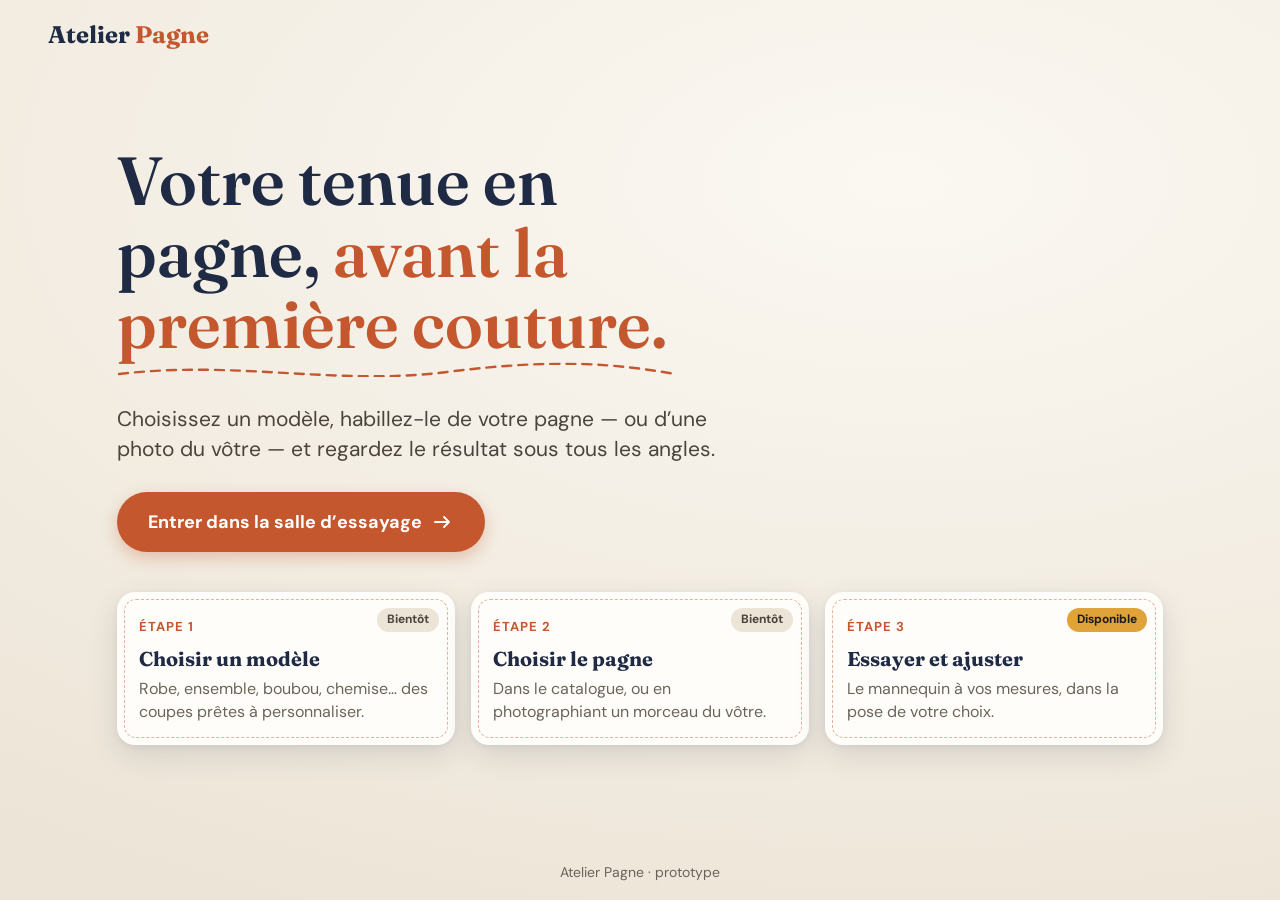
==== AtelierPagne/index.html @ b1859d11 "Atelier Pagne : plan du site et salle d'essayage 3D - PLAN.md : parcours, structure, choix technique" ====
<!doctype html>
<html lang="fr">
<head>
  <meta charset="utf-8">
  <meta name="viewport" content="width=device-width, initial-scale=1">
  <title>Atelier Pagne</title>
  <meta name="description" content="Choisissez un modèle, habillez-le de votre pagne et voyez le résultat en 3D avant la couture.">
  <meta name="theme-color" content="#1f2a44">
  <link rel="preconnect" href="https://fonts.googleapis.com">
  <link rel="preconnect" href="https://fonts.gstatic.com" crossorigin>
  <link href="https://fonts.googleapis.com/css2?family=DM+Sans:opsz,wght@9..40,400;9..40,500;9..40,700&family=Fraunces:opsz,wght@9..144,500;9..144,700&display=swap" rel="stylesheet">
  <link rel="stylesheet" href="css/tokens.css">
  <style>
    body { min-height: 100vh; display: grid; grid-template-rows: auto 1fr auto; background: radial-gradient(120% 90% at 70% 20%, #fbf8f2, #ece4d6); }
    header { display: flex; align-items: center; justify-content: space-between; padding: 18px clamp(16px, 4vw, 48px); }
    .brand { font-family: var(--font-display); font-weight: 700; font-size: 24px; color: var(--indigo); text-decoration: none; }
    .brand em { font-style: normal; color: var(--terracotta); }
    main { display: grid; align-content: center; gap: 40px; padding: 24px clamp(16px, 6vw, 96px) 48px; max-width: 1200px; margin: 0 auto; width: 100%; }
    h1 { margin: 0; font-family: var(--font-display); font-weight: 600; font-size: clamp(36px, 6vw, 68px); line-height: 1.05; color: var(--indigo); max-width: 14ch; }
    h1 span { color: var(--terracotta); }
    .lead { font-size: clamp(18px, 2vw, 21px); color: var(--ink-2); max-width: 46ch; margin: 18px 0 28px; }
    .seam { display: block; width: min(560px, 100%); height: 26px; overflow: visible; }
    .seam path { fill: none; stroke: var(--terracotta); stroke-width: 2.4; stroke-linecap: round; stroke-dasharray: 9 7; clip-path: inset(0 100% 0 0); animation: sew 2s .3s var(--ease-out) forwards; }
    @keyframes sew { to { clip-path: inset(0 0 0 0); } }
    .cta { min-height: 60px; padding: 0 30px; font-size: 18px; text-decoration: none; }
    .cta svg { width: 24px; height: 24px; transition: transform .3s var(--ease-out); }
    .cta:hover svg { transform: translateX(4px); }
    .steps { display: grid; grid-template-columns: repeat(auto-fit, minmax(220px, 1fr)); gap: 16px; padding: 0; margin: 0; list-style: none; }
    .steps li { position: relative; padding: 22px; background: var(--paper); border-radius: var(--radius); box-shadow: var(--shadow); opacity: 0; transform: translateY(16px); animation: rise .7s var(--ease-out) forwards; }
    .steps li:nth-child(2) { animation-delay: .12s; } .steps li:nth-child(3) { animation-delay: .24s; }
    .steps li::before { content: ''; position: absolute; inset: 7px; border: 1.5px dashed var(--stitch); border-radius: 12px; pointer-events: none; }
    @keyframes rise { to { opacity: 1; transform: none; } }
    .steps b { display: block; font-family: var(--font-display); font-size: 20px; color: var(--indigo); margin: 6px 0 4px; }
    .steps p { margin: 0; color: var(--muted); }
    .num { font: 700 13px var(--font-ui); letter-spacing: 1px; color: var(--terracotta); }
    .tag { position: absolute; top: 16px; right: 16px; font-size: 12px; font-weight: 700; padding: 3px 10px; border-radius: 999px; background: var(--sand); color: var(--ink-2); }
    .tag--live { background: var(--ochre); color: var(--ink); }
    footer { padding: 18px; text-align: center; color: var(--muted); font-size: 14px; }
  </style>
</head>
<body>
  <header>
    <a class="brand" href="index.html">Atelier <em>Pagne</em></a>
  </header>
  <main>
    <section>
      <h1>Votre tenue en pagne, <span>avant la première couture.</span></h1>
      <svg class="seam" viewBox="0 0 560 26" aria-hidden="true"><path d="M2 14 C 120 0, 220 26, 330 12 S 500 4, 558 14"/></svg>
      <p class="lead">Choisissez un modèle, habillez-le de votre pagne — ou d’une photo du vôtre — et regardez le résultat sous tous les angles.</p>
      <a class="btn btn--primary cta" href="essayage.html">
        Entrer dans la salle d’essayage
        <svg viewBox="0 0 24 24" aria-hidden="true"><path d="M5 12h14m-5-5 5 5-5 5"/></svg>
      </a>
    </section>
    <ol class="steps">
      <li><span class="tag">Bientôt</span><span class="num">ÉTAPE 1</span><b>Choisir un modèle</b><p>Robe, ensemble, boubou, chemise… des coupes prêtes à personnaliser.</p></li>
      <li><span class="tag">Bientôt</span><span class="num">ÉTAPE 2</span><b>Choisir le pagne</b><p>Dans le catalogue, ou en photographiant un morceau du vôtre.</p></li>
      <li><span class="tag tag--live">Disponible</span><span class="num">ÉTAPE 3</span><b>Essayer et ajuster</b><p>Le mannequin à vos mesures, dans la pose de votre choix.</p></li>
    </ol>
  </main>
  <footer>Atelier Pagne · prototype</footer>
</body>
</html>
---- AtelierPagne/css/tokens.css ----
/* Atelier Pagne — jetons de design partagés par toutes les pages. */
:root {
  --ink: #1d1b19;
  --ink-2: #4a443d;
  --muted: #6b645b;
  --indigo: #1f2a44;
  --indigo-2: #2c3a5e;
  --terracotta: #c4572e;
  --terracotta-2: #a9461f;
  --ochre: #e0a33a;
  --cream: #f6f1e8;
  --sand: #ece4d6;
  --paper: #fffdf9;
  --line: rgba(31, 42, 68, 0.12);
  --stitch: rgba(196, 87, 46, 0.45);

  --font-ui: 'DM Sans', system-ui, -apple-system, 'Segoe UI', Roboto, sans-serif;
  --font-display: 'Fraunces', Georgia, 'Times New Roman', serif;

  --radius: 18px;
  --radius-sm: 12px;
  --shadow: 0 10px 30px rgba(31, 42, 68, 0.12), 0 2px 6px rgba(31, 42, 68, 0.06);
  --ease-out: cubic-bezier(0.22, 1, 0.36, 1);
  --ease-io: cubic-bezier(0.65, 0, 0.35, 1);
}

*, *::before, *::after { box-sizing: border-box; }
html { -webkit-text-size-adjust: 100%; }
body {
  margin: 0;
  font-family: var(--font-ui);
  font-size: 16px;
  line-height: 1.45;
  color: var(--ink);
  background: var(--cream);
}
button { font: inherit; color: inherit; }
:focus-visible { outline: 3px solid var(--ochre); outline-offset: 2px; }

.btn {
  display: inline-flex; align-items: center; justify-content: center; gap: 8px;
  min-height: 44px; padding: 0 18px;
  border-radius: 999px; border: 1.5px solid transparent;
  font-weight: 700; font-size: 15px; cursor: pointer;
  transition: transform .2s var(--ease-out), background-color .2s, border-color .2s, box-shadow .2s;
}
.btn svg { width: 20px; height: 20px; fill: none; stroke: currentColor; stroke-width: 1.8; stroke-linecap: round; stroke-linejoin: round; }
.btn:active { transform: scale(0.97); }
.btn--primary { background: var(--terracotta); color: #fff; box-shadow: 0 6px 16px rgba(196, 87, 46, 0.3); }
.btn--primary:hover { background: var(--terracotta-2); }
.btn--ghost { background: var(--paper); border-color: var(--line); color: var(--indigo); }
.btn--ghost:hover { border-color: var(--indigo); }
.btn--block { width: 100%; }

@media (prefers-reduced-motion: reduce) {
  *, *::before, *::after { animation-duration: 0.01ms !important; animation-iteration-count: 1 !important; transition-duration: 0.01ms !important; }
}
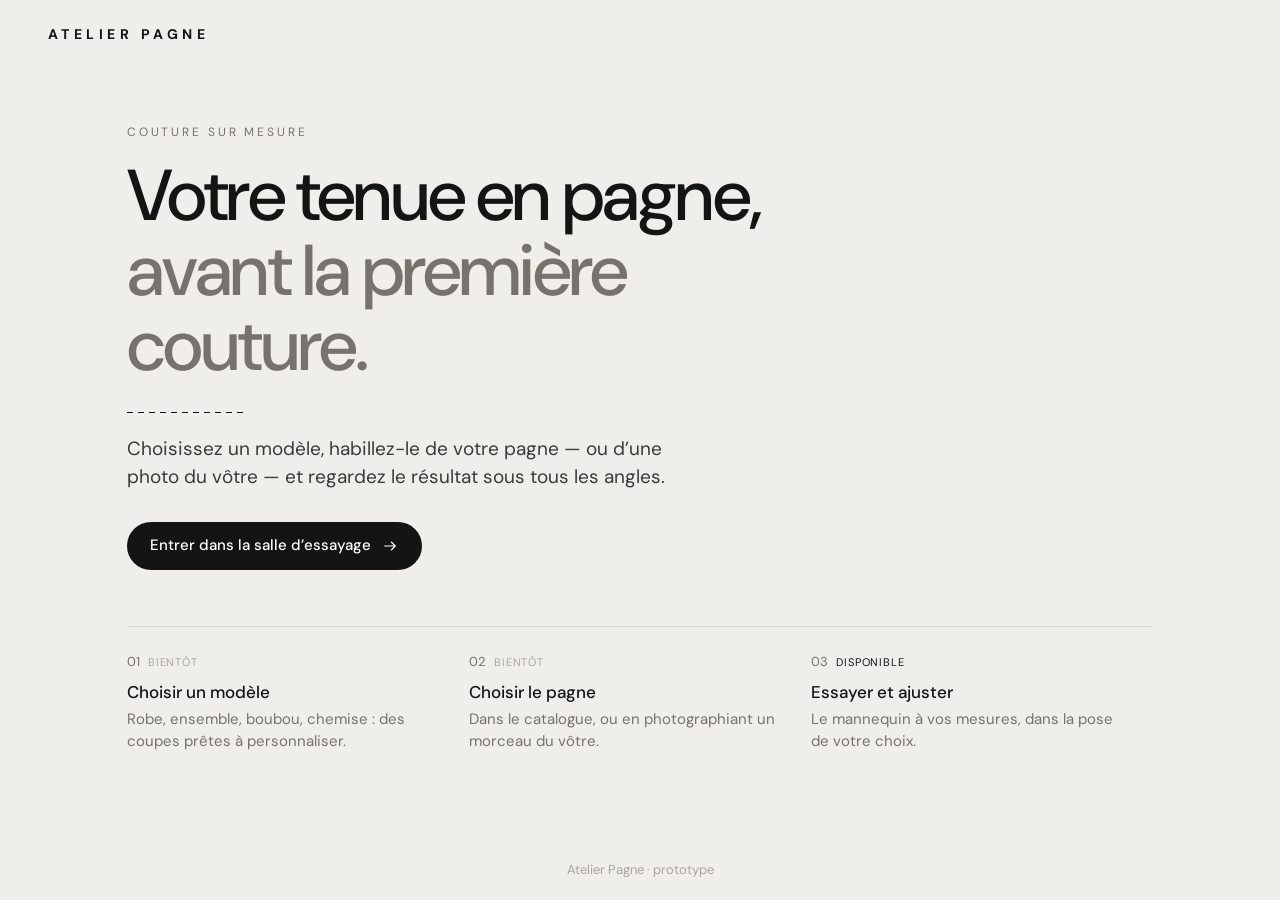
==== commit d4d398c8: "Salle d'essayage : mannequin de vitrine épuré, showroom clair, interface plein écran - Mannequin sty" ====
--- a/AtelierPagne/index.html
+++ b/AtelierPagne/index.html
@@ -5,47 +5,42 @@
   <meta name="viewport" content="width=device-width, initial-scale=1">
   <title>Atelier Pagne</title>
   <meta name="description" content="Choisissez un modèle, habillez-le de votre pagne et voyez le résultat en 3D avant la couture.">
-  <meta name="theme-color" content="#1f2a44">
+  <meta name="theme-color" content="#efeeeb">
   <link rel="preconnect" href="https://fonts.googleapis.com">
   <link rel="preconnect" href="https://fonts.gstatic.com" crossorigin>
-  <link href="https://fonts.googleapis.com/css2?family=DM+Sans:opsz,wght@9..40,400;9..40,500;9..40,700&family=Fraunces:opsz,wght@9..144,500;9..144,700&display=swap" rel="stylesheet">
+  <link href="https://fonts.googleapis.com/css2?family=DM+Sans:opsz,wght@9..40,400;9..40,500;9..40,700&display=swap" rel="stylesheet">
   <link rel="stylesheet" href="css/tokens.css">
   <style>
-    body { min-height: 100vh; display: grid; grid-template-rows: auto 1fr auto; background: radial-gradient(120% 90% at 70% 20%, #fbf8f2, #ece4d6); }
-    header { display: flex; align-items: center; justify-content: space-between; padding: 18px clamp(16px, 4vw, 48px); }
-    .brand { font-family: var(--font-display); font-weight: 700; font-size: 24px; color: var(--indigo); text-decoration: none; }
-    .brand em { font-style: normal; color: var(--terracotta); }
-    main { display: grid; align-content: center; gap: 40px; padding: 24px clamp(16px, 6vw, 96px) 48px; max-width: 1200px; margin: 0 auto; width: 100%; }
-    h1 { margin: 0; font-family: var(--font-display); font-weight: 600; font-size: clamp(36px, 6vw, 68px); line-height: 1.05; color: var(--indigo); max-width: 14ch; }
-    h1 span { color: var(--terracotta); }
-    .lead { font-size: clamp(18px, 2vw, 21px); color: var(--ink-2); max-width: 46ch; margin: 18px 0 28px; }
-    .seam { display: block; width: min(560px, 100%); height: 26px; overflow: visible; }
-    .seam path { fill: none; stroke: var(--terracotta); stroke-width: 2.4; stroke-linecap: round; stroke-dasharray: 9 7; clip-path: inset(0 100% 0 0); animation: sew 2s .3s var(--ease-out) forwards; }
+    body { min-height: 100vh; display: grid; grid-template-rows: auto 1fr auto; }
+    header { padding: 22px clamp(20px, 4vw, 48px); }
+    main { display: grid; align-content: center; gap: 56px; padding: 24px clamp(20px, 6vw, 96px) 56px; max-width: 1180px; margin: 0 auto; width: 100%; }
+    .eyebrow { margin: 0 0 18px; font-size: 12px; letter-spacing: .24em; text-transform: uppercase; color: var(--muted); }
+    h1 { margin: 0; font-weight: 500; font-size: clamp(38px, 6vw, 72px); line-height: 1.04; letter-spacing: -0.025em; max-width: 13ch; }
+    h1 span { color: var(--muted); }
+    .lead { font-size: clamp(17px, 1.6vw, 19px); color: var(--ink-2); max-width: 44ch; margin: 22px 0 32px; }
+    .seam { display: block; width: 120px; height: 1px; margin-top: 28px; background: repeating-linear-gradient(90deg, var(--ink) 0 6px, transparent 6px 11px); clip-path: inset(0 100% 0 0); animation: sew 1.4s .3s var(--ease-out) forwards; }
     @keyframes sew { to { clip-path: inset(0 0 0 0); } }
-    .cta { min-height: 60px; padding: 0 30px; font-size: 18px; text-decoration: none; }
-    .cta svg { width: 24px; height: 24px; transition: transform .3s var(--ease-out); }
+    .cta svg { transition: transform .3s var(--ease-out); }
     .cta:hover svg { transform: translateX(4px); }
-    .steps { display: grid; grid-template-columns: repeat(auto-fit, minmax(220px, 1fr)); gap: 16px; padding: 0; margin: 0; list-style: none; }
-    .steps li { position: relative; padding: 22px; background: var(--paper); border-radius: var(--radius); box-shadow: var(--shadow); opacity: 0; transform: translateY(16px); animation: rise .7s var(--ease-out) forwards; }
-    .steps li:nth-child(2) { animation-delay: .12s; } .steps li:nth-child(3) { animation-delay: .24s; }
-    .steps li::before { content: ''; position: absolute; inset: 7px; border: 1.5px dashed var(--stitch); border-radius: 12px; pointer-events: none; }
+    .steps { display: grid; grid-template-columns: repeat(auto-fit, minmax(220px, 1fr)); gap: 0; padding: 0; margin: 0; list-style: none; border-top: 1px solid var(--line); }
+    .steps li { padding: 22px 24px 0 0; opacity: 0; transform: translateY(10px); animation: rise .7s var(--ease-out) forwards; }
+    .steps li:nth-child(2) { animation-delay: .1s; } .steps li:nth-child(3) { animation-delay: .2s; }
     @keyframes rise { to { opacity: 1; transform: none; } }
-    .steps b { display: block; font-family: var(--font-display); font-size: 20px; color: var(--indigo); margin: 6px 0 4px; }
-    .steps p { margin: 0; color: var(--muted); }
-    .num { font: 700 13px var(--font-ui); letter-spacing: 1px; color: var(--terracotta); }
-    .tag { position: absolute; top: 16px; right: 16px; font-size: 12px; font-weight: 700; padding: 3px 10px; border-radius: 999px; background: var(--sand); color: var(--ink-2); }
-    .tag--live { background: var(--ochre); color: var(--ink); }
-    footer { padding: 18px; text-align: center; color: var(--muted); font-size: 14px; }
+    .steps b { display: block; font-weight: 500; font-size: 17px; margin: 8px 0 4px; }
+    .steps p { margin: 0; color: var(--muted); font-size: 15px; }
+    .num { font-size: 13px; color: var(--muted); }
+    .tag { margin-left: 8px; font-size: 11px; letter-spacing: .08em; text-transform: uppercase; color: var(--faint); }
+    .tag--live { color: var(--ink); }
+    footer { padding: 20px; text-align: center; color: var(--faint); font-size: 13px; }
   </style>
 </head>
 <body>
-  <header>
-    <a class="brand" href="index.html">Atelier <em>Pagne</em></a>
-  </header>
+  <header><a class="wordmark" href="index.html">Atelier Pagne</a></header>
   <main>
     <section>
+      <p class="eyebrow">Couture sur mesure</p>
       <h1>Votre tenue en pagne, <span>avant la première couture.</span></h1>
-      <svg class="seam" viewBox="0 0 560 26" aria-hidden="true"><path d="M2 14 C 120 0, 220 26, 330 12 S 500 4, 558 14"/></svg>
+      <span class="seam" aria-hidden="true"></span>
       <p class="lead">Choisissez un modèle, habillez-le de votre pagne — ou d’une photo du vôtre — et regardez le résultat sous tous les angles.</p>
       <a class="btn btn--primary cta" href="essayage.html">
         Entrer dans la salle d’essayage
@@ -53,9 +48,9 @@
       </a>
     </section>
     <ol class="steps">
-      <li><span class="tag">Bientôt</span><span class="num">ÉTAPE 1</span><b>Choisir un modèle</b><p>Robe, ensemble, boubou, chemise… des coupes prêtes à personnaliser.</p></li>
-      <li><span class="tag">Bientôt</span><span class="num">ÉTAPE 2</span><b>Choisir le pagne</b><p>Dans le catalogue, ou en photographiant un morceau du vôtre.</p></li>
-      <li><span class="tag tag--live">Disponible</span><span class="num">ÉTAPE 3</span><b>Essayer et ajuster</b><p>Le mannequin à vos mesures, dans la pose de votre choix.</p></li>
+      <li><span class="num">01</span><span class="tag">Bientôt</span><b>Choisir un modèle</b><p>Robe, ensemble, boubou, chemise : des coupes prêtes à personnaliser.</p></li>
+      <li><span class="num">02</span><span class="tag">Bientôt</span><b>Choisir le pagne</b><p>Dans le catalogue, ou en photographiant un morceau du vôtre.</p></li>
+      <li><span class="num">03</span><span class="tag tag--live">Disponible</span><b>Essayer et ajuster</b><p>Le mannequin à vos mesures, dans la pose de votre choix.</p></li>
     </ol>
   </main>
   <footer>Atelier Pagne · prototype</footer>
--- a/AtelierPagne/css/tokens.css
+++ b/AtelierPagne/css/tokens.css
@@ -1,25 +1,18 @@
-/* Atelier Pagne — jetons de design partagés par toutes les pages. */
+/* Atelier Pagne — jetons de design partagés (style épuré, noir sur blanc). */
 :root {
-  --ink: #1d1b19;
-  --ink-2: #4a443d;
-  --muted: #6b645b;
-  --indigo: #1f2a44;
-  --indigo-2: #2c3a5e;
-  --terracotta: #c4572e;
-  --terracotta-2: #a9461f;
-  --ochre: #e0a33a;
-  --cream: #f6f1e8;
-  --sand: #ece4d6;
-  --paper: #fffdf9;
-  --line: rgba(31, 42, 68, 0.12);
-  --stitch: rgba(196, 87, 46, 0.45);
+  --ink: #141414;
+  --ink-2: #3b3a38;
+  --muted: #76726c;
+  --faint: #a9a59f;
+  --bg: #efeeeb;
+  --paper: #ffffff;
+  --line: rgba(20, 20, 20, 0.1);
+  --line-strong: rgba(20, 20, 20, 0.22);
 
   --font-ui: 'DM Sans', system-ui, -apple-system, 'Segoe UI', Roboto, sans-serif;
-  --font-display: 'Fraunces', Georgia, 'Times New Roman', serif;
 
-  --radius: 18px;
-  --radius-sm: 12px;
-  --shadow: 0 10px 30px rgba(31, 42, 68, 0.12), 0 2px 6px rgba(31, 42, 68, 0.06);
+  --radius: 14px;
+  --shadow: 0 12px 40px rgba(20, 20, 20, 0.08), 0 1px 3px rgba(20, 20, 20, 0.06);
   --ease-out: cubic-bezier(0.22, 1, 0.36, 1);
   --ease-io: cubic-bezier(0.65, 0, 0.35, 1);
 }
@@ -32,25 +25,32 @@
   font-size: 16px;
   line-height: 1.45;
   color: var(--ink);
-  background: var(--cream);
+  background: var(--bg);
+  -webkit-font-smoothing: antialiased;
 }
 button { font: inherit; color: inherit; }
-:focus-visible { outline: 3px solid var(--ochre); outline-offset: 2px; }
+:focus-visible { outline: 2px solid var(--ink); outline-offset: 3px; }
+
+.wordmark {
+  font-size: 14px; font-weight: 700; letter-spacing: 0.32em; text-transform: uppercase;
+  color: var(--ink); text-decoration: none; white-space: nowrap;
+}
 
 .btn {
-  display: inline-flex; align-items: center; justify-content: center; gap: 8px;
-  min-height: 44px; padding: 0 18px;
-  border-radius: 999px; border: 1.5px solid transparent;
-  font-weight: 700; font-size: 15px; cursor: pointer;
-  transition: transform .2s var(--ease-out), background-color .2s, border-color .2s, box-shadow .2s;
+  display: inline-flex; align-items: center; justify-content: center; gap: 10px;
+  min-height: 48px; padding: 0 22px;
+  border-radius: 999px; border: 1px solid transparent;
+  font-weight: 500; font-size: 15px; cursor: pointer; white-space: nowrap; text-decoration: none;
+  transition: transform .2s var(--ease-out), background-color .2s, border-color .2s, color .2s;
 }
-.btn svg { width: 20px; height: 20px; fill: none; stroke: currentColor; stroke-width: 1.8; stroke-linecap: round; stroke-linejoin: round; }
+.btn svg { width: 18px; height: 18px; fill: none; stroke: currentColor; stroke-width: 1.6; stroke-linecap: round; stroke-linejoin: round; }
 .btn:active { transform: scale(0.97); }
-.btn--primary { background: var(--terracotta); color: #fff; box-shadow: 0 6px 16px rgba(196, 87, 46, 0.3); }
-.btn--primary:hover { background: var(--terracotta-2); }
-.btn--ghost { background: var(--paper); border-color: var(--line); color: var(--indigo); }
-.btn--ghost:hover { border-color: var(--indigo); }
-.btn--block { width: 100%; }
+.btn--primary { background: var(--ink); color: #fff; }
+.btn--primary:hover { background: #2e2e2e; }
+.btn--ghost { background: var(--paper); border-color: var(--line-strong); color: var(--ink); }
+.btn--ghost:hover { border-color: var(--ink); }
+.link { background: none; border: 0; padding: 0; color: var(--muted); text-decoration: underline; text-underline-offset: 3px; cursor: pointer; font-size: 14px; }
+.link:hover { color: var(--ink); }
 
 @media (prefers-reduced-motion: reduce) {
   *, *::before, *::after { animation-duration: 0.01ms !important; animation-iteration-count: 1 !important; transition-duration: 0.01ms !important; }
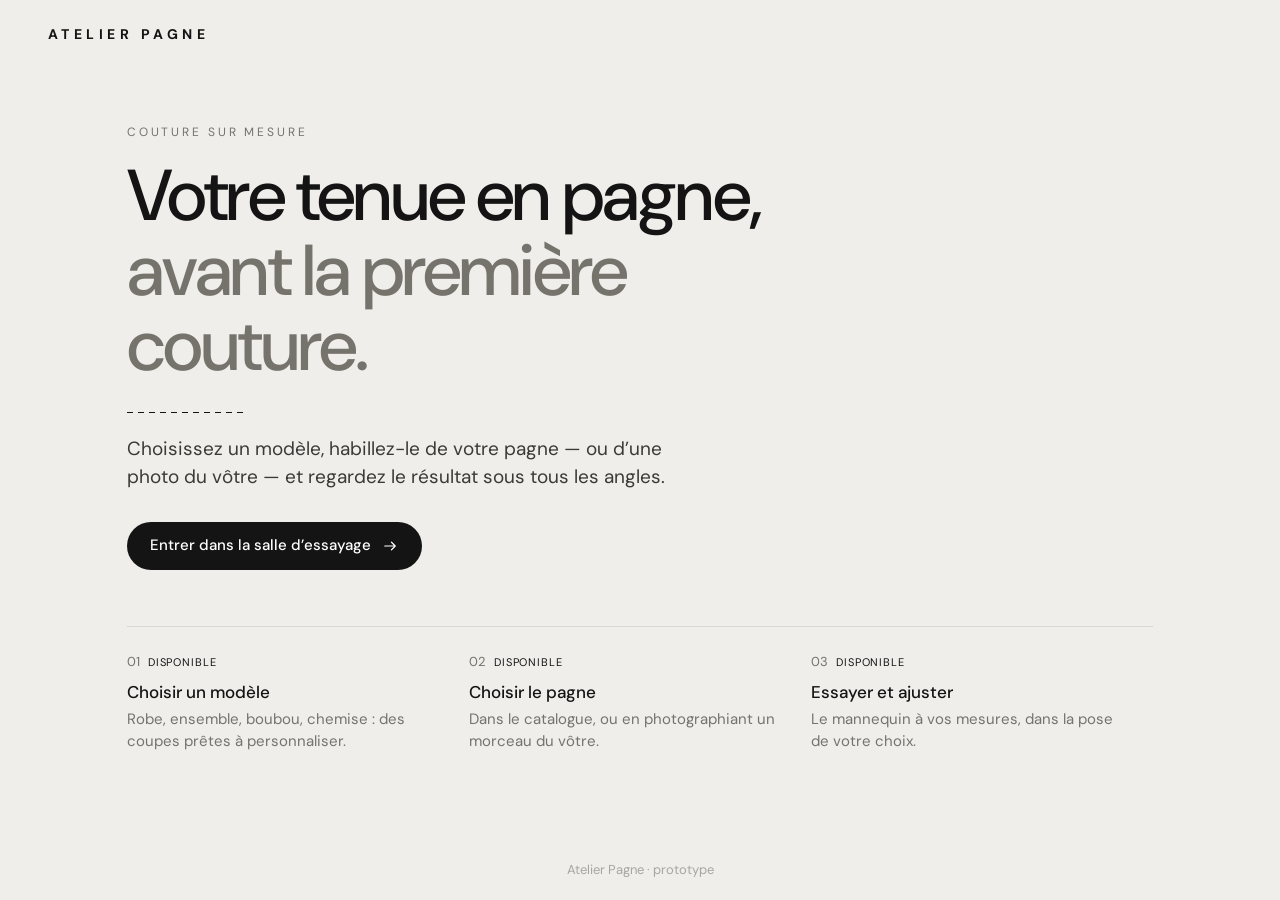
==== commit 4aae23fc: "Salle d'essayage : tenues wax, tissu simulé, silhouette galbée, animation au repos - Silhouette femm" ====
--- a/AtelierPagne/index.html
+++ b/AtelierPagne/index.html
@@ -48,8 +48,8 @@
       </a>
     </section>
     <ol class="steps">
-      <li><span class="num">01</span><span class="tag">Bientôt</span><b>Choisir un modèle</b><p>Robe, ensemble, boubou, chemise : des coupes prêtes à personnaliser.</p></li>
-      <li><span class="num">02</span><span class="tag">Bientôt</span><b>Choisir le pagne</b><p>Dans le catalogue, ou en photographiant un morceau du vôtre.</p></li>
+      <li><span class="num">01</span><span class="tag tag--live">Disponible</span><b>Choisir un modèle</b><p>Robe, ensemble, boubou, chemise : des coupes prêtes à personnaliser.</p></li>
+      <li><span class="num">02</span><span class="tag tag--live">Disponible</span><b>Choisir le pagne</b><p>Dans le catalogue, ou en photographiant un morceau du vôtre.</p></li>
       <li><span class="num">03</span><span class="tag tag--live">Disponible</span><b>Essayer et ajuster</b><p>Le mannequin à vos mesures, dans la pose de votre choix.</p></li>
     </ol>
   </main>
